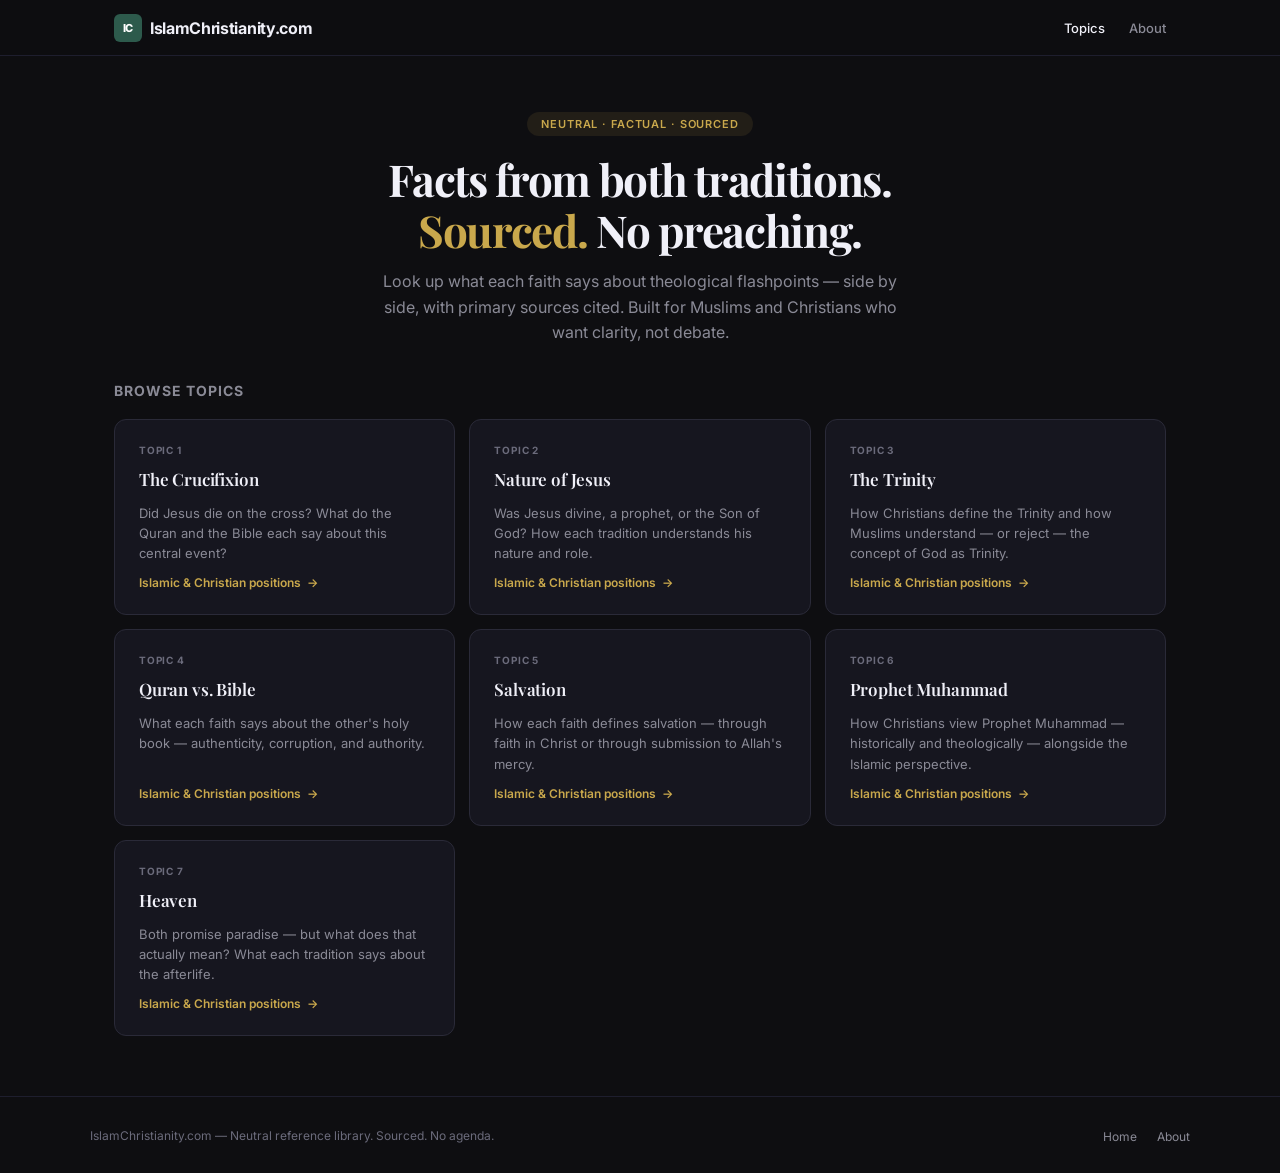
==== index.html @ 61ae4dce "ReligionRX.com — production site: homepage + 7 topic pages, CSS/JS, SEO files" ====
<!DOCTYPE html>
<html lang="en">
<head>
<meta charset="UTF-8">
<meta name="viewport" content="width=device-width, initial-scale=1.0">
<title>IslamChristianity.com — Neutral, Fact-Based Comparison</title>
<meta name="description" content="Compare Islam and Christianity side-by-side. Factual, sourced positions on 7 theological topics. No advocacy. No conversion. Just: here's what each tradition says, from their own sources.">
<link rel="canonical" href="https://islamchristianity.com/">
<link rel="preconnect" href="https://fonts.googleapis.com">
<link rel="preconnect" href="https://fonts.gstatic.com" crossorigin>
<link href="https://fonts.googleapis.com/css2?family=Inter:wght@400;500;600;700;800&family=Playfair+Display:wght@600;700&display=swap" rel="stylesheet">
<style>
* { margin: 0; padding: 0; box-sizing: border-box; }
body { font-family: 'Inter', -apple-system, BlinkMacSystemFont, sans-serif; background: #0e0e11; color: #c4c4d0; min-height: 100vh; }
a { color: #c9a84c; text-decoration: none; transition: color 0.2s; }
a:hover { color: #dbb85e; }

/* Header */
.site-header {
  position: sticky; top: 0; z-index: 100;
  background: rgba(14,14,17,0.9);
  backdrop-filter: blur(12px);
  border-bottom: 1px solid #1e1e2e;
  height: 56px;
}
.header-inner {
  max-width: 1100px; margin: 0 auto; padding: 0 24px;
  height: 100%; display: flex; align-items: center; justify-content: space-between;
}
.site-logo {
  font-size: 16px; font-weight: 700; color: #f0f0f8; letter-spacing: -0.02em;
  display: flex; align-items: center; gap: 8px;
}
.site-logo .logo-icon {
  width: 28px; height: 28px; background: #2d5a4c; border-radius: 6px;
  display: flex; align-items: center; justify-content: center;
  color: white; font-size: 11px; font-weight: 800;
}
.nav-links { display: flex; gap: 24px; }
.nav-links a { font-size: 13px; font-weight: 500; color: #8a8a96; }
.nav-links a:hover, .nav-links a.active { color: #f0f0f8; }

/* Hero */
.hero {
  max-width: 1100px; margin: 0 auto; padding: 56px 24px 36px; text-align: center;
}
.hero-tag {
  display: inline-block; font-size: 11px; font-weight: 600;
  letter-spacing: 0.08em; text-transform: uppercase;
  color: #c9a84c; background: rgba(201,168,76,0.1); padding: 5px 14px;
  border-radius: 20px; margin-bottom: 18px;
}
.hero h1 {
  font-family: 'Playfair Display', Georgia, serif;
  font-size: clamp(28px, 5vw, 44px); font-weight: 700; line-height: 1.15;
  letter-spacing: -0.03em; margin-bottom: 14px; color: #f0f0f8;
}
.hero h1 .accent { color: #c9a84c; }
.hero-sub { font-size: 16px; color: #8a8a96; max-width: 520px; margin: 0 auto; line-height: 1.6; }

/* Topic Cards */
.topics { max-width: 1100px; margin: 0 auto; padding: 0 24px 60px; }
.topics-title { font-size: 14px; font-weight: 700; color: #8a8a96; text-transform: uppercase; letter-spacing: 1px; margin-bottom: 20px; }
.topic-grid { display: grid; grid-template-columns: repeat(auto-fill, minmax(280px, 1fr)); gap: 14px; }

.topic-card {
  background: #16161f; border: 1px solid #2a2a38; border-radius: 12px; padding: 24px;
  transition: border-color 0.2s, background 0.2s, transform 0.15s;
  display: flex; flex-direction: column; gap: 12px;
}
.topic-card:hover { border-color: #3a3a4a; background: #1a1a26; transform: translateY(-1px); }

.topic-card .num {
  font-size: 10px; font-weight: 700; color: #6b6b7b;
  text-transform: uppercase; letter-spacing: 0.8px;
}

.topic-card h3 {
  font-family: 'Playfair Display', Georgia, serif;
  font-size: 17px; font-weight: 600; color: #f0f0f8;
  letter-spacing: -0.01em; line-height: 1.35;
}

.topic-card p { font-size: 13px; color: #8a8a96; line-height: 1.55; flex-grow: 1; }

.topic-card .card-meta {
  font-size: 12px; color: #c9a84c; font-weight: 600;
  display: flex; align-items: center; gap: 6px;
}
.topic-card .card-meta .arrow { transition: transform 0.15s; display: inline-block; }
.topic-card:hover .card-meta .arrow { transform: translateX(3px); }

/* Footer */
.site-footer { border-top: 1px solid #1e1e2e; padding: 28px 24px; }
.footer-inner { max-width: 1100px; margin: 0 auto; display: flex; justify-content: space-between; align-items: center; flex-wrap: wrap; gap: 12px; }
.footer-inner p { font-size: 12px; color: #6b6b7b; }
.footer-links { display: flex; gap: 20px; list-style: none; }
.footer-links a { font-size: 12px; color: #8a8a96; }
.footer-links a:hover { color: #c9a84c; }

@media (max-width: 640px) {
  .topic-grid { grid-template-columns: 1fr; }
  .footer-inner { flex-direction: column; text-align: center; }
}
</style>
</head>
<body>

<header class="site-header">
  <div class="header-inner">
    <a href="index.html" class="site-logo">
      <div class="logo-icon">IC</div>
      IslamChristianity.com
    </a>
    <nav class="nav-links">
      <a href="index.html" class="active">Topics</a>
      <a href="#about">About</a>
    </nav>
  </div>
</header>

<section class="hero">
  <span class="hero-tag">Neutral · Factual · Sourced</span>
  <h1>Facts from both traditions.<br><span class="accent">Sourced.</span> No preaching.</h1>
  <p class="hero-sub">Look up what each faith says about theological flashpoints — side by side, with primary sources cited. Built for Muslims and Christians who want clarity, not debate.</p>
</section>

<section class="topics">
  <div class="topics-title">Browse Topics</div>
  <div class="topic-grid">

    <a href="topics/crucifixion/" class="topic-card">
      <div class="num">Topic 1</div>
      <h3>The Crucifixion</h3>
      <p>Did Jesus die on the cross? What do the Quran and the Bible each say about this central event?</p>
      <div class="card-meta">Islamic &amp; Christian positions <span class="arrow">→</span></div>
    </a>

    <a href="topics/jesus-nature/" class="topic-card">
      <div class="num">Topic 2</div>
      <h3>Nature of Jesus</h3>
      <p>Was Jesus divine, a prophet, or the Son of God? How each tradition understands his nature and role.</p>
      <div class="card-meta">Islamic &amp; Christian positions <span class="arrow">→</span></div>
    </a>

    <a href="topics/trinity/" class="topic-card">
      <div class="num">Topic 3</div>
      <h3>The Trinity</h3>
      <p>How Christians define the Trinity and how Muslims understand — or reject — the concept of God as Trinity.</p>
      <div class="card-meta">Islamic &amp; Christian positions <span class="arrow">→</span></div>
    </a>

    <a href="topics/quran-vs-bible/" class="topic-card">
      <div class="num">Topic 4</div>
      <h3>Quran vs. Bible</h3>
      <p>What each faith says about the other's holy book — authenticity, corruption, and authority.</p>
      <div class="card-meta">Islamic &amp; Christian positions <span class="arrow">→</span></div>
    </a>

    <a href="topics/salvation/" class="topic-card">
      <div class="num">Topic 5</div>
      <h3>Salvation</h3>
      <p>How each faith defines salvation — through faith in Christ or through submission to Allah's mercy.</p>
      <div class="card-meta">Islamic &amp; Christian positions <span class="arrow">→</span></div>
    </a>

    <a href="topics/muhammad/" class="topic-card">
      <div class="num">Topic 6</div>
      <h3>Prophet Muhammad</h3>
      <p>How Christians view Prophet Muhammad — historically and theologically — alongside the Islamic perspective.</p>
      <div class="card-meta">Islamic &amp; Christian positions <span class="arrow">→</span></div>
    </a>

    <a href="topics/heaven/" class="topic-card">
      <div class="num">Topic 7</div>
      <h3>Heaven</h3>
      <p>Both promise paradise — but what does that actually mean? What each tradition says about the afterlife.</p>
      <div class="card-meta">Islamic &amp; Christian positions <span class="arrow">→</span></div>
    </a>

  </div>
</section>

<footer class="site-footer">
  <div class="footer-inner">
    <p>IslamChristianity.com — Neutral reference library. Sourced. No agenda.</p>
    <ul class="footer-links">
      <li><a href="index.html">Home</a></li>
      <li><a href="#about">About</a></li>
    </ul>
  </div>
</footer>

</body>
</html>
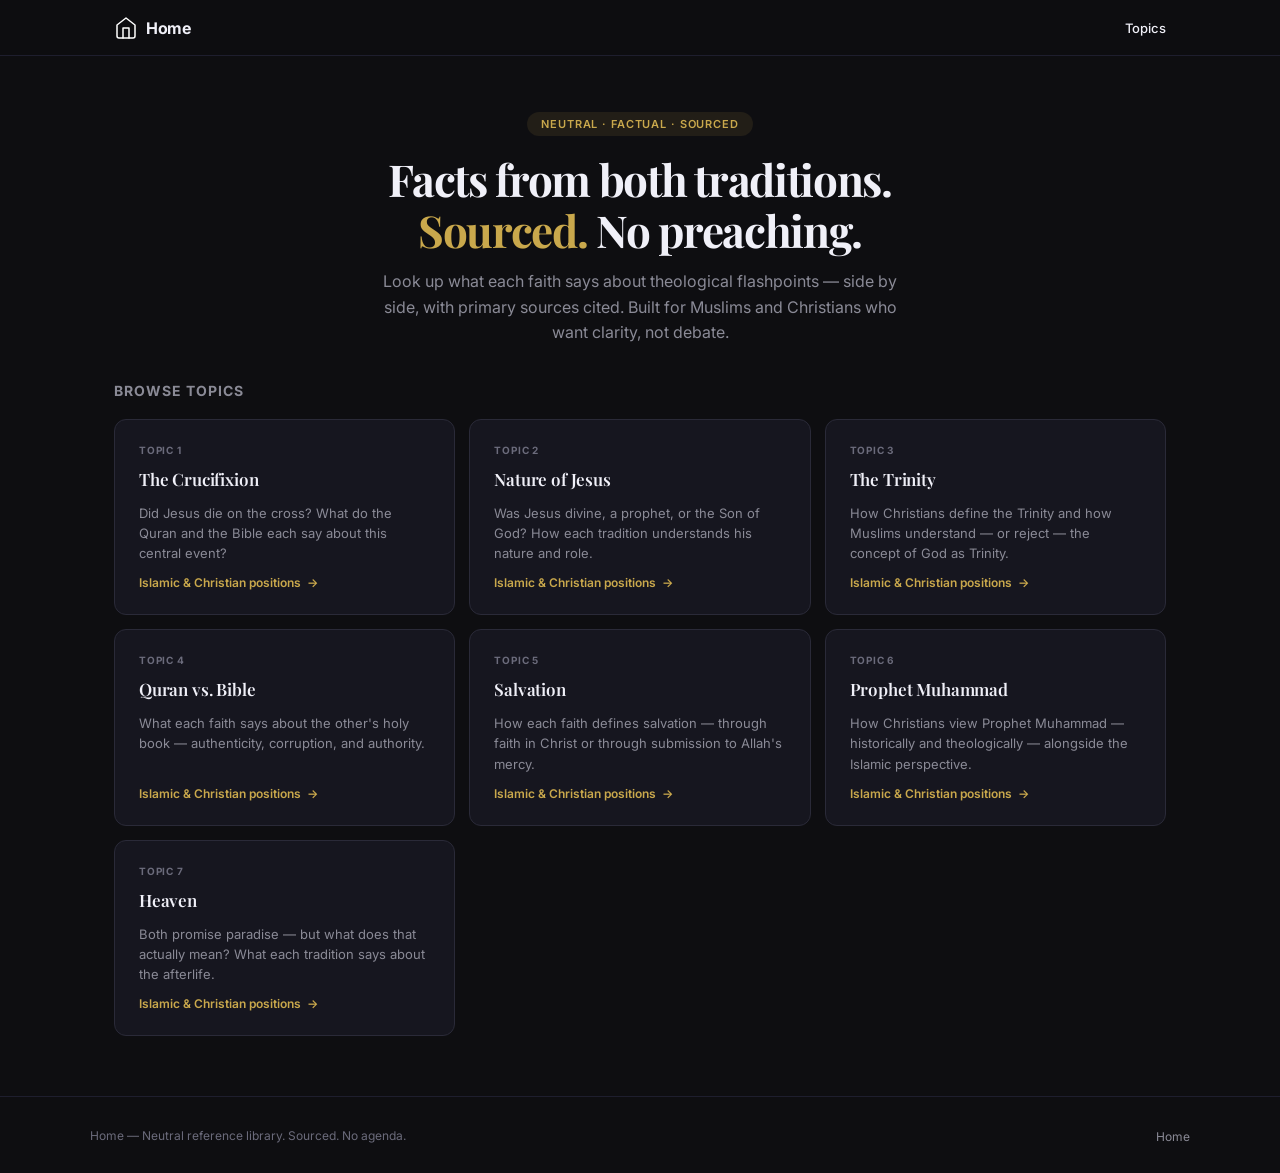
==== commit 3cb7a77f: "ReligionRX.com: home icon + remove About, reorganize muhammad page, add contradiction table to cruci" ====
--- a/index.html
+++ b/index.html
@@ -3,7 +3,7 @@
 <head>
 <meta charset="UTF-8">
 <meta name="viewport" content="width=device-width, initial-scale=1.0">
-<title>IslamChristianity.com — Neutral, Fact-Based Comparison</title>
+<title>Home — Neutral, Fact-Based Comparison</title>
 <meta name="description" content="Compare Islam and Christianity side-by-side. Factual, sourced positions on 7 theological topics. No advocacy. No conversion. Just: here's what each tradition says, from their own sources.">
 <link rel="canonical" href="https://islamchristianity.com/">
 <link rel="preconnect" href="https://fonts.googleapis.com">
@@ -109,12 +109,11 @@
 <header class="site-header">
   <div class="header-inner">
     <a href="index.html" class="site-logo">
-      <div class="logo-icon">IC</div>
-      IslamChristianity.com
+      <svg xmlns="http://www.w3.org/2000/svg" width="24" height="24" viewBox="0 0 24 24" fill="none" stroke="white" stroke-width="1.5" stroke-linecap="round" stroke-linejoin="round"><path d="M3 9l9-7 9 7v11a2 2 0 0 1-2 2H5a2 2 0 0 1-2-2z"></path><polyline points="9 22 9 12 15 12 15 22"></polyline></svg>
+      Home
     </a>
     <nav class="nav-links">
       <a href="index.html" class="active">Topics</a>
-      <a href="#about">About</a>
     </nav>
   </div>
 </header>
@@ -183,10 +182,9 @@
 
 <footer class="site-footer">
   <div class="footer-inner">
-    <p>IslamChristianity.com — Neutral reference library. Sourced. No agenda.</p>
+    <p>Home — Neutral reference library. Sourced. No agenda.</p>
     <ul class="footer-links">
       <li><a href="index.html">Home</a></li>
-      <li><a href="#about">About</a></li>
     </ul>
   </div>
 </footer>
